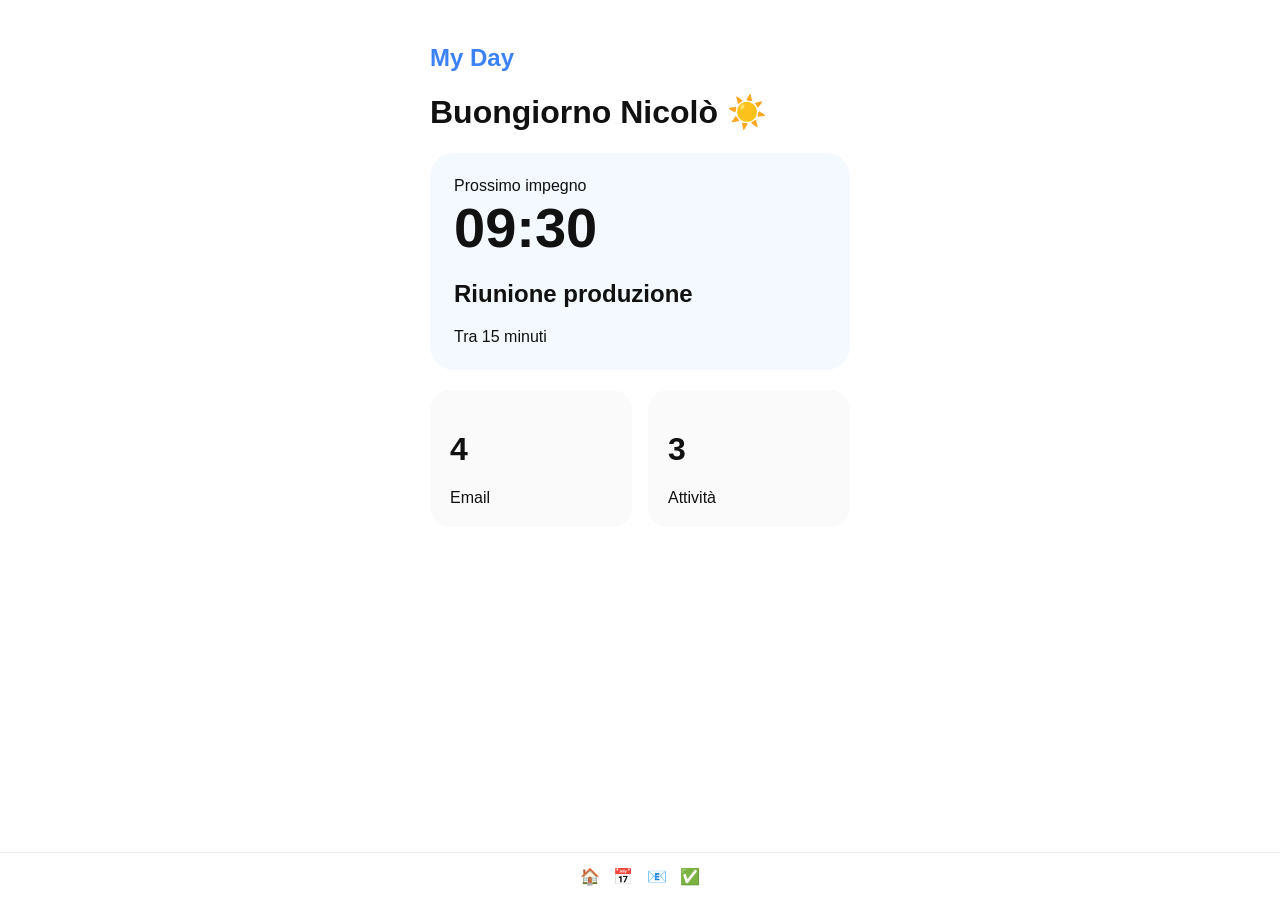
==== index.html @ 18e0dffe "Add files via upload" ====
<!doctype html><html><head><meta charset="utf-8"><meta name="viewport" content="width=device-width,initial-scale=1"><title>My Day</title><link rel="manifest" href="manifest.json"><style>body{font-family:-apple-system,BlinkMacSystemFont,sans-serif;background:#fff;margin:0;color:#111} .wrap{max-width:420px;margin:auto;padding:24px} .card{background:#f4f8ff;border-radius:24px;padding:24px;margin:20px 0} .big{font-size:56px;font-weight:700}.row{display:flex;gap:16px}.mini{flex:1;background:#fafafa;border-radius:20px;padding:20px}.nav{position:fixed;bottom:0;left:0;right:0;background:#fff;padding:14px;text-align:center;border-top:1px solid #eee}.logo{color:#3B82F6;font-weight:700}</style></head><body><div class="wrap"><h2 class="logo">My Day</h2><h1>Buongiorno Nicolò ☀️</h1><div class="card"><div>Prossimo impegno</div><div class="big">09:30</div><h2>Riunione produzione</h2><div>Tra 15 minuti</div></div><div class="row"><div class="mini"><h1>4</h1>Email</div><div class="mini"><h1>3</h1>Attività</div></div></div><div class="nav">🏠 &nbsp; 📅 &nbsp; 📧 &nbsp; ✅</div><script>if('serviceWorker' in navigator){navigator.serviceWorker.register('service-worker.js')}</script></body></html>
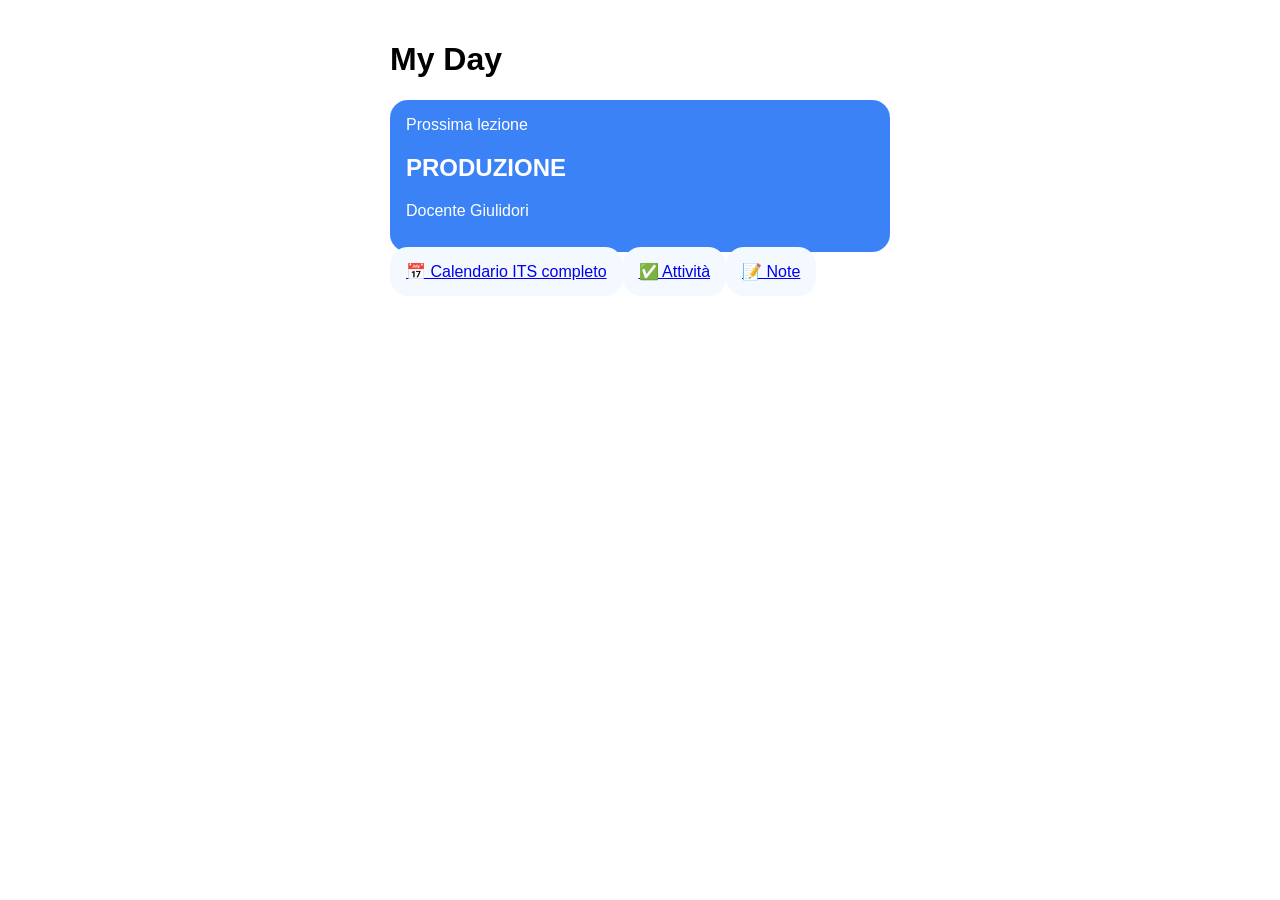
==== commit 84ffc366: "Add files via upload" ====
--- a/index.html
+++ b/index.html
@@ -1 +1 @@
-<!doctype html><html><head><meta charset="utf-8"><meta name="viewport" content="width=device-width,initial-scale=1"><title>My Day</title><link rel="manifest" href="manifest.json"><style>body{font-family:-apple-system,BlinkMacSystemFont,sans-serif;background:#fff;margin:0;color:#111} .wrap{max-width:420px;margin:auto;padding:24px} .card{background:#f4f8ff;border-radius:24px;padding:24px;margin:20px 0} .big{font-size:56px;font-weight:700}.row{display:flex;gap:16px}.mini{flex:1;background:#fafafa;border-radius:20px;padding:20px}.nav{position:fixed;bottom:0;left:0;right:0;background:#fff;padding:14px;text-align:center;border-top:1px solid #eee}.logo{color:#3B82F6;font-weight:700}</style></head><body><div class="wrap"><h2 class="logo">My Day</h2><h1>Buongiorno Nicolò ☀️</h1><div class="card"><div>Prossimo impegno</div><div class="big">09:30</div><h2>Riunione produzione</h2><div>Tra 15 minuti</div></div><div class="row"><div class="mini"><h1>4</h1>Email</div><div class="mini"><h1>3</h1>Attività</div></div></div><div class="nav">🏠 &nbsp; 📅 &nbsp; 📧 &nbsp; ✅</div><script>if('serviceWorker' in navigator){navigator.serviceWorker.register('service-worker.js')}</script></body></html>+<!doctype html><html><head><meta charset="utf-8"><meta name="viewport" content="width=device-width,initial-scale=1"><link rel="stylesheet" href="style.css"><title>My Day</title></head><body><div class="app"><h1>My Day</h1><div class="hero card"><div>Prossima lezione</div><h2>PRODUZIONE</h2><p>Docente Giulidori</p></div><a class="card" href="calendar.html">📅 Calendario ITS completo</a><a class="card" href="tasks.html">✅ Attività</a><a class="card" href="notes.html">📝 Note</a></div></body></html>
--- a/style.css
+++ b/style.css
@@ -0,0 +1 @@
+body{font-family:-apple-system,sans-serif;margin:0;background:#fff}.app{max-width:500px;margin:auto;padding:20px}.card{background:#f4f8ff;border-radius:18px;padding:16px;margin:10px 0}.hero{background:#3B82F6;color:white}
